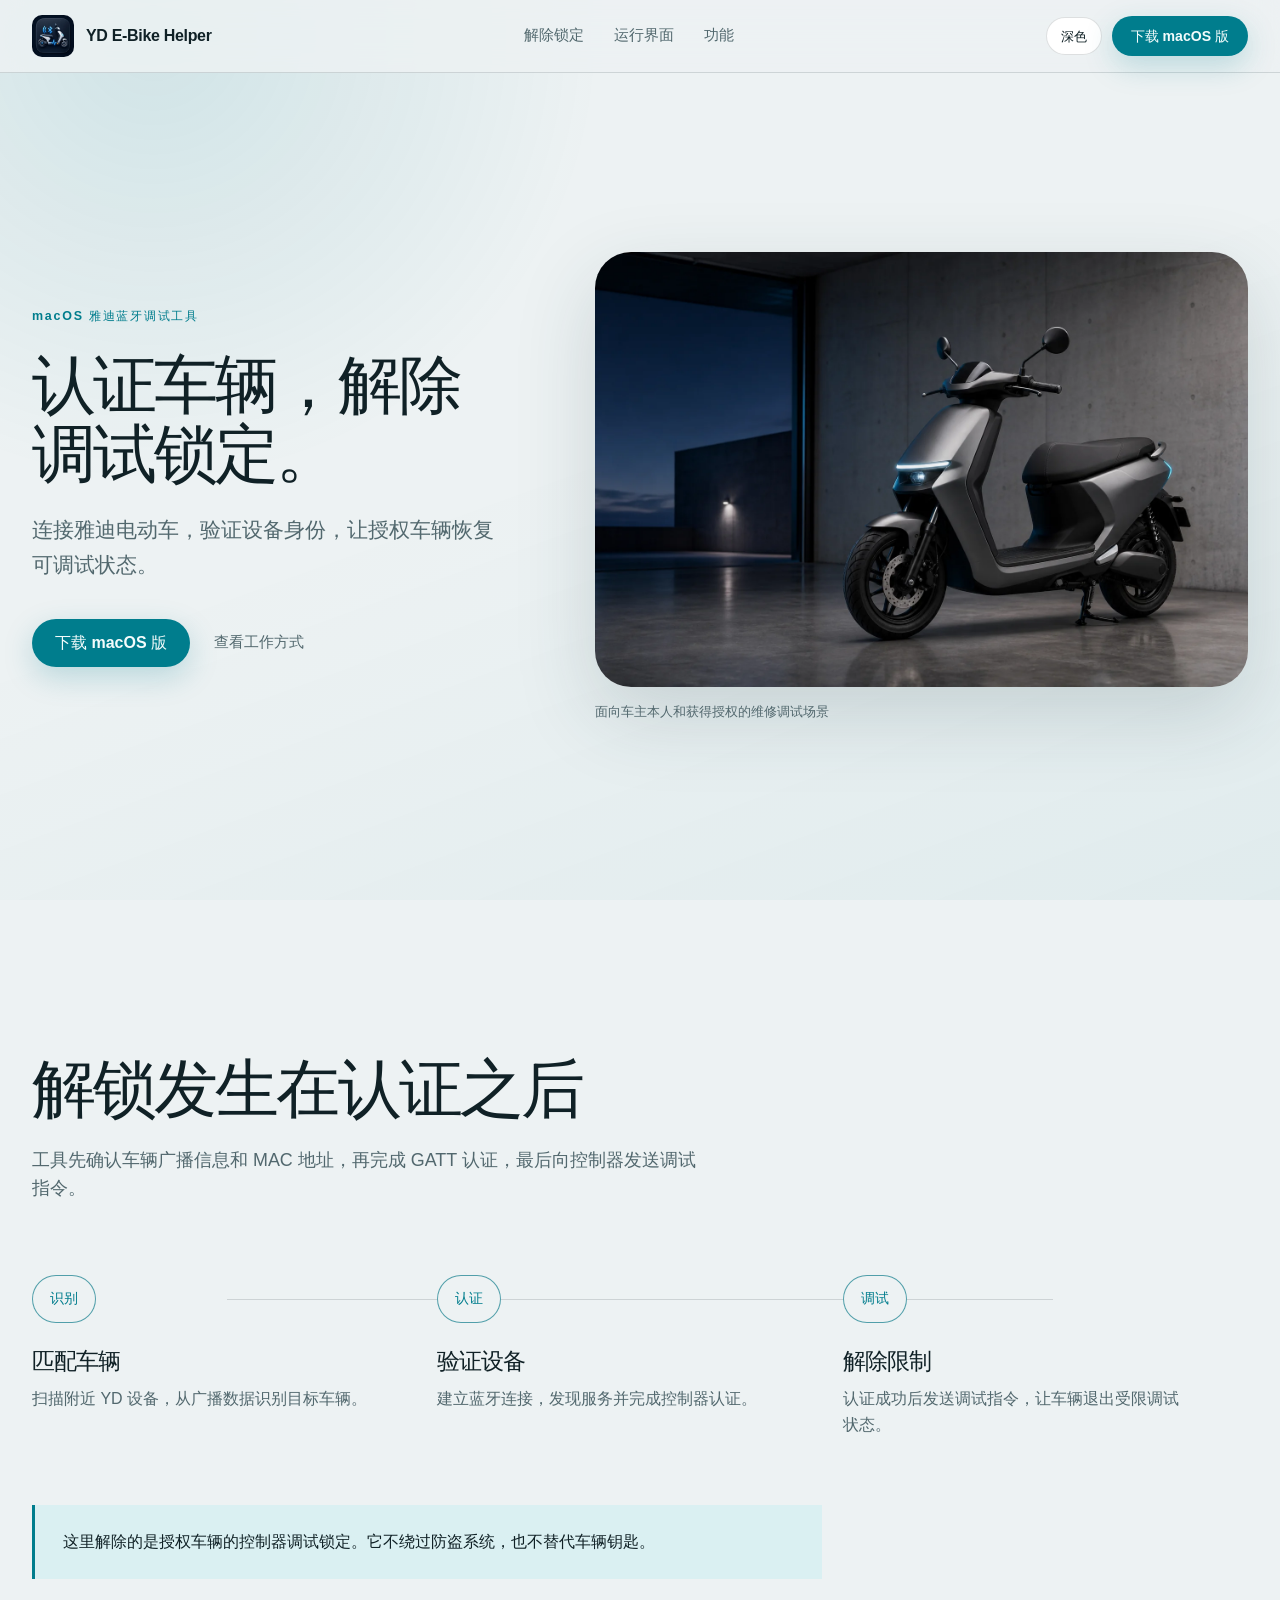
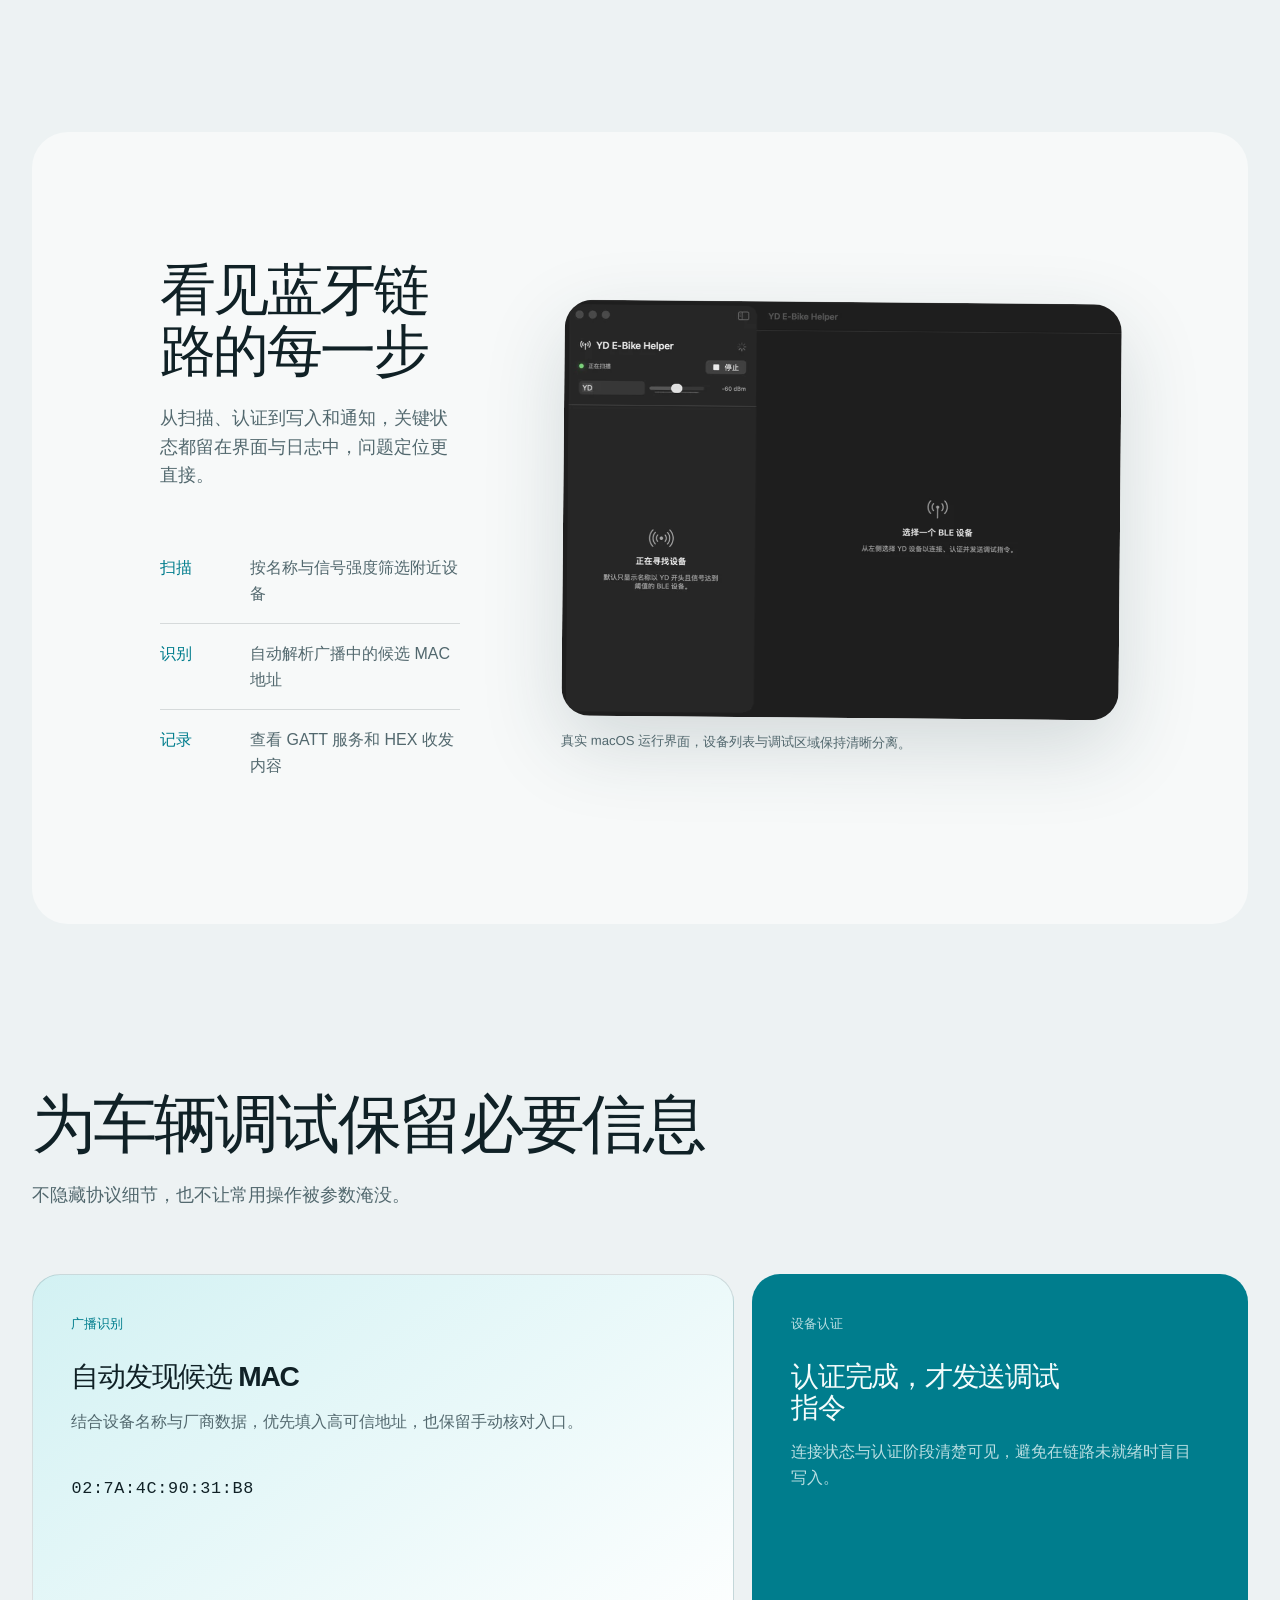
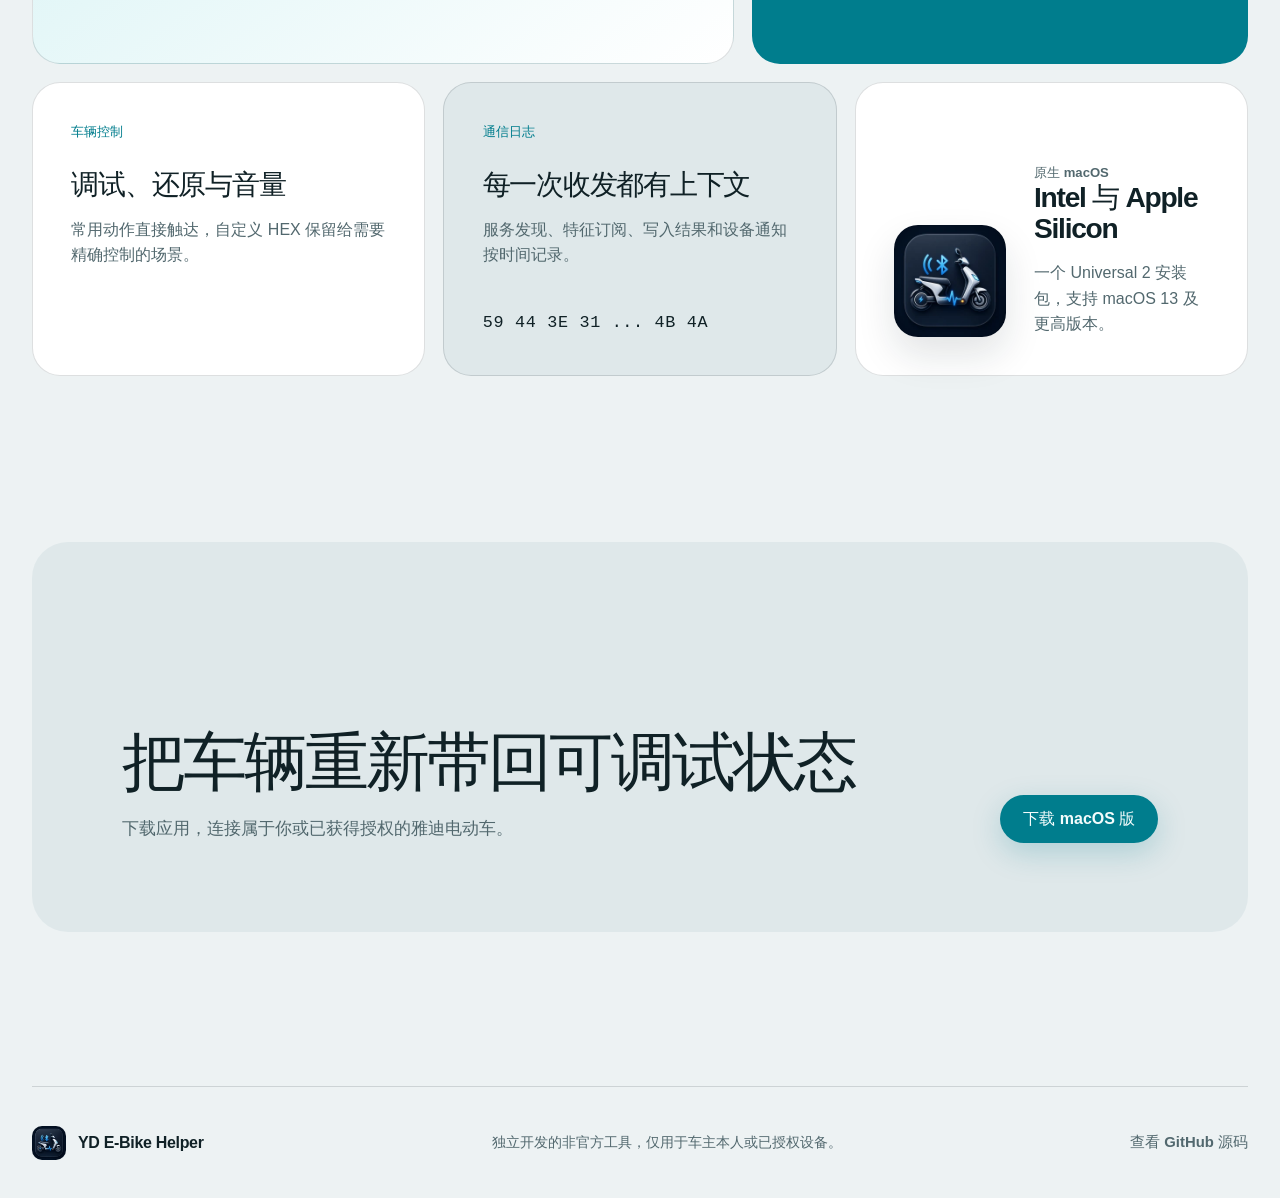
==== docs/index.html @ 02e8c34f "Add GitHub Pages product site" ====
<!doctype html>
<html lang="zh-CN">
<head>
  <meta charset="utf-8">
  <meta name="viewport" content="width=device-width, initial-scale=1">
  <meta name="description" content="YD E-Bike Helper 是一款运行于 macOS 的雅迪电动车 BLE 蓝牙调试工具，支持设备扫描、认证、调试锁定解除、指令发送和通信日志。">
  <meta name="theme-color" content="#0a1215">
  <meta property="og:type" content="website">
  <meta property="og:title" content="YD E-Bike Helper">
  <meta property="og:description" content="连接雅迪电动车，完成设备认证，在授权范围内解除控制器调试锁定。">
  <meta property="og:image" content="https://cbdt-jwt.github.io/yd-ebike-helper/assets/hero-ebike.webp">
  <meta property="og:url" content="https://cbdt-jwt.github.io/yd-ebike-helper/">
  <title>YD E-Bike Helper | 雅迪电动车蓝牙调试工具</title>
  <link rel="icon" href="assets/app-icon.webp" type="image/webp">
  <link rel="preload" href="assets/hero-ebike.webp" as="image" type="image/webp">
  <script>document.documentElement.classList.add("js");</script>
  <link rel="stylesheet" href="styles.css">
  <script type="application/ld+json">
  {
    "@context": "https://schema.org",
    "@type": "SoftwareApplication",
    "name": "YD E-Bike Helper",
    "applicationCategory": "UtilitiesApplication",
    "operatingSystem": "macOS 13 or later",
    "description": "面向雅迪电动车的 macOS BLE 蓝牙调试工具。",
    "downloadUrl": "https://github.com/CBDT-JWT/yd-ebike-helper/releases/latest",
    "softwareVersion": "1.0.0"
  }
  </script>
</head>
<body>
  <a class="skip-link" href="#main">跳到主要内容</a>

  <header class="site-header">
    <nav class="nav-shell" aria-label="主导航">
      <a class="brand" href="#top" aria-label="YD E-Bike Helper 首页">
        <img src="assets/app-icon.webp" width="42" height="42" alt="">
        <span>YD E-Bike Helper</span>
      </a>

      <div class="nav-links">
        <a href="#unlock">解除锁定</a>
        <a href="#interface">运行界面</a>
        <a href="#features">功能</a>
      </div>

      <div class="nav-actions">
        <button class="theme-button" type="button" data-theme-toggle aria-label="切换明暗主题">主题</button>
        <a class="button button-small" href="https://github.com/CBDT-JWT/yd-ebike-helper/releases/latest">下载 macOS 版</a>
      </div>
    </nav>
  </header>

  <main id="main">
    <section class="hero" id="top">
      <div class="hero-copy">
        <p class="eyebrow">macOS 雅迪蓝牙调试工具</p>
        <h1>认证车辆，解除调试锁定。</h1>
        <p class="hero-summary">连接雅迪电动车，验证设备身份，让授权车辆恢复可调试状态。</p>
        <div class="hero-actions">
          <a class="button" href="https://github.com/CBDT-JWT/yd-ebike-helper/releases/latest">下载 macOS 版</a>
          <a class="text-link" href="#unlock">查看工作方式</a>
        </div>
      </div>

      <figure class="hero-visual">
        <img src="assets/hero-ebike.webp" width="1536" height="1024" fetchpriority="high" alt="一辆处于授权诊断环境中的现代电动车">
        <figcaption>面向车主本人和获得授权的维修调试场景</figcaption>
      </figure>
    </section>

    <section class="unlock-section reveal" id="unlock">
      <div class="unlock-intro">
        <h2>解锁发生在认证之后</h2>
        <p>工具先确认车辆广播信息和 MAC 地址，再完成 GATT 认证，最后向控制器发送调试指令。</p>
      </div>

      <ol class="flow-list" aria-label="车辆调试锁定解除流程">
        <li>
          <span class="flow-marker">识别</span>
          <div>
            <h3>匹配车辆</h3>
            <p>扫描附近 YD 设备，从广播数据识别目标车辆。</p>
          </div>
        </li>
        <li>
          <span class="flow-marker">认证</span>
          <div>
            <h3>验证设备</h3>
            <p>建立蓝牙连接，发现服务并完成控制器认证。</p>
          </div>
        </li>
        <li>
          <span class="flow-marker">调试</span>
          <div>
            <h3>解除限制</h3>
            <p>认证成功后发送调试指令，让车辆退出受限调试状态。</p>
          </div>
        </li>
      </ol>

      <p class="boundary-note">这里解除的是授权车辆的控制器调试锁定。它不绕过防盗系统，也不替代车辆钥匙。</p>
    </section>

    <section class="interface-section reveal" id="interface">
      <div class="interface-copy">
        <h2>看见蓝牙链路的每一步</h2>
        <p>从扫描、认证到写入和通知，关键状态都留在界面与日志中，问题定位更直接。</p>

        <dl class="interface-facts">
          <div>
            <dt>扫描</dt>
            <dd>按名称与信号强度筛选附近设备</dd>
          </div>
          <div>
            <dt>识别</dt>
            <dd>自动解析广播中的候选 MAC 地址</dd>
          </div>
          <div>
            <dt>记录</dt>
            <dd>查看 GATT 服务和 HEX 收发内容</dd>
          </div>
        </dl>
      </div>

      <figure class="app-shot">
        <img src="assets/app-scan.webp" width="980" height="732" loading="lazy" alt="YD E-Bike Helper 正在扫描雅迪蓝牙设备的真实运行界面">
        <figcaption>真实 macOS 运行界面，设备列表与调试区域保持清晰分离。</figcaption>
      </figure>
    </section>

    <section class="features-section reveal" id="features">
      <div class="section-heading">
        <h2>为车辆调试保留必要信息</h2>
        <p>不隐藏协议细节，也不让常用操作被参数淹没。</p>
      </div>

      <div class="feature-grid">
        <article class="feature feature-mac">
          <p class="feature-label">广播识别</p>
          <h3>自动发现候选 MAC</h3>
          <p>结合设备名称与厂商数据，优先填入高可信地址，也保留手动核对入口。</p>
          <code aria-label="示例 MAC 地址">02:7A:4C:90:31:B8</code>
        </article>

        <article class="feature feature-auth">
          <p class="feature-label">设备认证</p>
          <h3>认证完成，才发送调试指令</h3>
          <p>连接状态与认证阶段清楚可见，避免在链路未就绪时盲目写入。</p>
        </article>

        <article class="feature">
          <p class="feature-label">车辆控制</p>
          <h3>调试、还原与音量</h3>
          <p>常用动作直接触达，自定义 HEX 保留给需要精确控制的场景。</p>
        </article>

        <article class="feature feature-log">
          <p class="feature-label">通信日志</p>
          <h3>每一次收发都有上下文</h3>
          <p>服务发现、特征订阅、写入结果和设备通知按时间记录。</p>
          <code>59 44 3E 31 ... 4B 4A</code>
        </article>

        <article class="feature feature-platform">
          <img src="assets/app-icon.webp" width="112" height="112" loading="lazy" alt="">
          <div>
            <p class="feature-label">原生 macOS</p>
            <h3>Intel 与 Apple Silicon</h3>
            <p>一个 Universal 2 安装包，支持 macOS 13 及更高版本。</p>
          </div>
        </article>
      </div>
    </section>

    <section class="download-section reveal">
      <div>
        <h2>把车辆重新带回可调试状态</h2>
        <p>下载应用，连接属于你或已获得授权的雅迪电动车。</p>
      </div>
      <a class="button button-light" href="https://github.com/CBDT-JWT/yd-ebike-helper/releases/latest">下载 macOS 版</a>
    </section>
  </main>

  <footer>
    <div class="footer-brand">
      <img src="assets/app-icon.webp" width="34" height="34" loading="lazy" alt="">
      <span>YD E-Bike Helper</span>
    </div>
    <p>独立开发的非官方工具，仅用于车主本人或已授权设备。</p>
    <a href="https://github.com/CBDT-JWT/yd-ebike-helper">查看 GitHub 源码</a>
  </footer>

  <script src="script.js"></script>
</body>
</html>
---- docs/styles.css ----
:root {
  color-scheme: light;
  --page: #edf2f3;
  --page-raised: #f7f9f9;
  --surface: #ffffff;
  --surface-muted: #dfe8ea;
  --ink: #102126;
  --ink-soft: #52686e;
  --line: rgba(16, 33, 38, 0.14);
  --accent: #007d8d;
  --accent-soft: #cbeff1;
  --accent-ink: #f3fcfc;
  --shadow: 0 28px 80px rgba(33, 65, 72, 0.17);
  --radius-card: 28px;
  --radius-media: 36px;
  --radius-control: 999px;
  --content: min(1400px, calc(100vw - 64px));
  font-family: -apple-system, BlinkMacSystemFont, "SF Pro Display", "Helvetica Neue", sans-serif;
  font-synthesis: none;
}

:root[data-theme="dark"] {
  color-scheme: dark;
  --page: #0a1215;
  --page-raised: #0e191c;
  --surface: #132126;
  --surface-muted: #1b2c31;
  --ink: #edf5f6;
  --ink-soft: #9fb1b6;
  --line: rgba(218, 239, 242, 0.14);
  --accent: #65d0d8;
  --accent-soft: #12383e;
  --accent-ink: #07171a;
  --shadow: 0 30px 90px rgba(1, 11, 14, 0.5);
}

@media (prefers-color-scheme: dark) {
  :root:not([data-theme="light"]) {
    color-scheme: dark;
    --page: #0a1215;
    --page-raised: #0e191c;
    --surface: #132126;
    --surface-muted: #1b2c31;
    --ink: #edf5f6;
    --ink-soft: #9fb1b6;
    --line: rgba(218, 239, 242, 0.14);
    --accent: #65d0d8;
    --accent-soft: #12383e;
    --accent-ink: #07171a;
    --shadow: 0 30px 90px rgba(1, 11, 14, 0.5);
  }
}

* {
  box-sizing: border-box;
}

html {
  scroll-behavior: smooth;
}

body {
  margin: 0;
  background: var(--page);
  color: var(--ink);
  font-size: 16px;
  line-height: 1.6;
  text-rendering: optimizeLegibility;
  -webkit-font-smoothing: antialiased;
}

body::before {
  position: fixed;
  inset: 0;
  z-index: -1;
  background:
    radial-gradient(circle at 12% 4%, color-mix(in srgb, var(--accent) 12%, transparent), transparent 28rem),
    linear-gradient(160deg, transparent 48%, color-mix(in srgb, var(--accent) 5%, transparent));
  content: "";
  pointer-events: none;
}

img {
  display: block;
  height: auto;
  max-width: 100%;
}

a {
  color: inherit;
}

button,
a {
  -webkit-tap-highlight-color: transparent;
}

button {
  font: inherit;
}

.skip-link {
  position: fixed;
  top: 12px;
  left: 12px;
  z-index: 10;
  padding: 10px 16px;
  border-radius: var(--radius-control);
  background: var(--ink);
  color: var(--page);
  transform: translateY(-160%);
  transition: transform 180ms ease;
}

.skip-link:focus {
  transform: translateY(0);
}

.site-header {
  position: sticky;
  top: 0;
  z-index: 5;
  border-bottom: 1px solid var(--line);
  background: color-mix(in srgb, var(--page) 86%, transparent);
  backdrop-filter: blur(20px) saturate(135%);
}

.nav-shell {
  width: var(--content);
  height: 72px;
  margin: 0 auto;
  display: grid;
  grid-template-columns: auto 1fr auto;
  align-items: center;
  gap: 32px;
}

.brand,
.footer-brand {
  display: inline-flex;
  align-items: center;
  gap: 12px;
  font-weight: 720;
  letter-spacing: -0.02em;
  text-decoration: none;
  white-space: nowrap;
}

.brand img,
.footer-brand img {
  border-radius: 10px;
}

.nav-links {
  justify-self: center;
  display: flex;
  align-items: center;
  gap: 30px;
}

.nav-links a,
footer a,
.text-link {
  color: var(--ink-soft);
  font-size: 0.93rem;
  font-weight: 620;
  text-decoration: none;
  transition: color 220ms ease;
}

.nav-links a:hover,
footer a:hover,
.text-link:hover {
  color: var(--ink);
}

.nav-actions {
  display: flex;
  align-items: center;
  gap: 10px;
}

.theme-button {
  min-width: 54px;
  min-height: 38px;
  padding: 0 14px;
  border: 1px solid var(--line);
  border-radius: var(--radius-control);
  background: var(--surface);
  color: var(--ink);
  cursor: pointer;
  font-size: 0.82rem;
  font-weight: 680;
  transition: transform 220ms cubic-bezier(0.16, 1, 0.3, 1), border-color 220ms ease;
}

.theme-button:hover {
  border-color: color-mix(in srgb, var(--accent) 55%, var(--line));
  transform: translateY(-2px);
}

.button {
  display: inline-flex;
  min-height: 48px;
  align-items: center;
  justify-content: center;
  padding: 0 22px;
  border: 1px solid transparent;
  border-radius: var(--radius-control);
  background: var(--accent);
  color: var(--accent-ink);
  font-weight: 740;
  line-height: 1;
  text-decoration: none;
  white-space: nowrap;
  box-shadow: 0 10px 30px color-mix(in srgb, var(--accent) 22%, transparent);
  transition: transform 240ms cubic-bezier(0.16, 1, 0.3, 1), box-shadow 240ms ease;
}

.button:hover {
  transform: translateY(-2px);
  box-shadow: 0 14px 36px color-mix(in srgb, var(--accent) 32%, transparent);
}

.button:active,
.theme-button:active {
  transform: translateY(1px) scale(0.99);
}

.button-small {
  min-height: 40px;
  padding-inline: 18px;
  font-size: 0.88rem;
}

.hero {
  width: var(--content);
  min-height: calc(100dvh - 72px);
  margin: 0 auto;
  padding: clamp(48px, 7vw, 80px) 0;
  display: grid;
  grid-template-columns: minmax(0, 0.84fr) minmax(480px, 1.16fr);
  align-items: center;
  gap: clamp(48px, 7vw, 108px);
}

.hero-copy {
  max-width: 650px;
}

.eyebrow {
  margin: 0 0 24px;
  color: var(--accent);
  font-size: 0.78rem;
  font-weight: 780;
  letter-spacing: 0.14em;
}

h1,
h2,
h3,
p {
  text-wrap: pretty;
}

h1,
h2,
h3 {
  margin-top: 0;
  line-height: 1.08;
  letter-spacing: -0.045em;
}

h1 {
  max-width: 720px;
  margin-bottom: 24px;
  font-size: clamp(3.1rem, 5vw, 4.8rem);
  font-weight: 760;
}

.hero-summary {
  max-width: 33rem;
  margin: 0;
  color: var(--ink-soft);
  font-size: clamp(1.08rem, 1.7vw, 1.32rem);
  line-height: 1.65;
}

.hero-actions {
  margin-top: 36px;
  display: flex;
  align-items: center;
  gap: 24px;
}

.hero-visual {
  margin: 0;
}

.hero-visual img {
  width: 100%;
  aspect-ratio: 3 / 2;
  object-fit: cover;
  border-radius: var(--radius-media);
  box-shadow: var(--shadow);
  transition: transform 700ms cubic-bezier(0.16, 1, 0.3, 1);
}

.hero-visual:hover img {
  transform: scale(1.012) rotate(0.2deg);
}

figcaption {
  margin-top: 14px;
  color: var(--ink-soft);
  font-size: 0.82rem;
}

.unlock-section,
.interface-section,
.features-section,
.download-section,
footer {
  width: var(--content);
  margin-inline: auto;
}

.unlock-section {
  padding: clamp(88px, 12vw, 176px) 0;
}

.unlock-intro {
  max-width: 770px;
}

h2 {
  margin-bottom: 22px;
  font-size: clamp(2.5rem, 5vw, 5rem);
  font-weight: 740;
}

.unlock-intro > p,
.interface-copy > p,
.section-heading > p {
  max-width: 42rem;
  margin: 0;
  color: var(--ink-soft);
  font-size: 1.12rem;
}

.flow-list {
  position: relative;
  margin: 72px 0 0;
  padding: 0;
  display: grid;
  grid-template-columns: repeat(3, 1fr);
  list-style: none;
}

.flow-list::before {
  position: absolute;
  top: 24px;
  right: 16%;
  left: 16%;
  height: 1px;
  background: var(--line);
  content: "";
}

.flow-list li {
  position: relative;
  padding-right: clamp(24px, 4vw, 70px);
}

.flow-marker {
  position: relative;
  z-index: 1;
  width: 64px;
  height: 48px;
  margin-bottom: 26px;
  display: grid;
  place-items: center;
  border: 1px solid color-mix(in srgb, var(--accent) 60%, var(--line));
  border-radius: var(--radius-control);
  background: var(--page);
  color: var(--accent);
  font-size: 0.86rem;
  font-weight: 800;
}

.flow-list h3 {
  margin-bottom: 12px;
  font-size: 1.45rem;
}

.flow-list p {
  max-width: 25rem;
  margin: 0;
  color: var(--ink-soft);
}

.boundary-note {
  max-width: 790px;
  margin: 68px 0 0;
  padding: 24px 28px;
  border-left: 3px solid var(--accent);
  background: color-mix(in srgb, var(--accent-soft) 55%, transparent);
  color: var(--ink);
  font-weight: 640;
}

.interface-section {
  padding: clamp(76px, 10vw, 140px);
  display: grid;
  grid-template-columns: minmax(270px, 0.7fr) minmax(480px, 1.3fr);
  align-items: center;
  gap: clamp(52px, 8vw, 120px);
  border-radius: var(--radius-media);
  background: var(--page-raised);
}

.interface-copy h2 {
  font-size: clamp(2.4rem, 4.4vw, 4.4rem);
}

.interface-facts {
  margin: 48px 0 0;
}

.interface-facts div {
  padding: 17px 0;
  display: grid;
  grid-template-columns: 72px 1fr;
  gap: 18px;
  border-bottom: 1px solid var(--line);
}

.interface-facts div:last-child {
  border-bottom: 0;
}

.interface-facts dt {
  color: var(--accent);
  font-weight: 760;
}

.interface-facts dd {
  margin: 0;
  color: var(--ink-soft);
}

.app-shot {
  margin: 0;
  transform: rotate(0.5deg);
}

.app-shot img {
  width: 100%;
  border-radius: var(--radius-card);
  box-shadow: var(--shadow);
}

.features-section {
  padding: clamp(100px, 13vw, 190px) 0;
}

.section-heading {
  max-width: 760px;
  margin-bottom: 64px;
}

.feature-grid {
  display: grid;
  grid-template-columns: repeat(12, 1fr);
  gap: 18px;
}

.feature {
  min-height: 280px;
  padding: clamp(28px, 3vw, 42px);
  grid-column: span 4;
  border: 1px solid var(--line);
  border-radius: var(--radius-card);
  background: var(--surface);
}

.feature h3 {
  max-width: 20ch;
  margin-bottom: 14px;
  font-size: clamp(1.55rem, 2.2vw, 2.15rem);
}

.feature > p:last-of-type,
.feature-platform p {
  max-width: 34rem;
  margin-bottom: 0;
  color: var(--ink-soft);
}

.feature-label {
  margin: 0 0 28px;
  color: var(--accent);
  font-size: 0.82rem;
  font-weight: 780;
  letter-spacing: 0;
}

.feature code {
  display: inline-block;
  margin-top: 42px;
  color: var(--ink);
  font-family: "SFMono-Regular", Consolas, monospace;
  font-size: clamp(0.84rem, 1.5vw, 1.05rem);
  letter-spacing: 0.04em;
}

.feature-mac {
  min-height: 390px;
  grid-column: span 7;
  background:
    linear-gradient(145deg, color-mix(in srgb, var(--accent-soft) 86%, var(--surface)), var(--surface));
}

.feature-auth {
  min-height: 390px;
  grid-column: span 5;
  border-color: transparent;
  background: var(--accent);
  color: var(--accent-ink);
}

.feature-auth .feature-label,
.feature-auth > p:last-child {
  color: color-mix(in srgb, var(--accent-ink) 76%, transparent);
}

.feature-log {
  background: var(--surface-muted);
}

.feature-platform {
  display: flex;
  align-items: flex-end;
  justify-content: space-between;
  gap: 28px;
}

.feature-platform img {
  flex: 0 0 auto;
  border-radius: 24px;
  box-shadow: 0 18px 38px color-mix(in srgb, var(--ink) 12%, transparent);
}

.download-section {
  min-height: 390px;
  margin-bottom: clamp(86px, 12vw, 160px);
  padding: clamp(48px, 7vw, 92px);
  display: grid;
  grid-template-columns: 1fr auto;
  align-items: end;
  gap: 44px;
  border-radius: var(--radius-media);
  background: var(--surface-muted);
  color: var(--ink);
  overflow: hidden;
}

.download-section h2 {
  max-width: 800px;
  margin-bottom: 18px;
  color: var(--ink);
}

.download-section p {
  max-width: 38rem;
  margin: 0;
  color: var(--ink-soft);
  font-size: 1.08rem;
}

.button-light {
  background: var(--accent);
  color: var(--accent-ink);
}

footer {
  min-height: 112px;
  padding: 32px 0;
  display: grid;
  grid-template-columns: auto 1fr auto;
  align-items: center;
  gap: 36px;
  border-top: 1px solid var(--line);
}

footer p {
  justify-self: center;
  margin: 0;
  color: var(--ink-soft);
  font-size: 0.86rem;
  text-align: center;
}

.js .reveal {
  opacity: 0;
  transform: translateY(34px);
}

.js .reveal.is-visible {
  opacity: 1;
  transform: translateY(0);
  transition:
    opacity 700ms cubic-bezier(0.16, 1, 0.3, 1),
    transform 700ms cubic-bezier(0.16, 1, 0.3, 1);
}

@media (max-width: 1050px) {
  :root {
    --content: min(100% - 40px, 960px);
  }

  .nav-links {
    display: none;
  }

  .nav-shell {
    grid-template-columns: 1fr auto;
  }

  .hero {
    min-height: auto;
    grid-template-columns: 1fr;
    gap: 48px;
  }

  .hero-copy {
    padding-top: 32px;
  }

  .hero-visual {
    width: min(100%, 850px);
    justify-self: end;
  }

  .interface-section {
    padding: clamp(38px, 7vw, 72px);
    grid-template-columns: 1fr;
  }

  .interface-copy {
    max-width: 660px;
  }

  .feature {
    grid-column: span 6;
  }

  .feature-mac,
  .feature-auth {
    grid-column: span 6;
  }

  .feature-platform {
    grid-column: 1 / -1;
  }
}

@media (max-width: 767px) {
  :root {
    --content: calc(100% - 32px);
    --radius-card: 22px;
    --radius-media: 26px;
  }

  .site-header {
    position: relative;
  }

  .nav-shell {
    height: 68px;
    gap: 12px;
  }

  .brand span {
    font-size: 0.92rem;
  }

  .brand img {
    width: 36px;
    height: 36px;
  }

  .nav-actions {
    gap: 7px;
  }

  .theme-button {
    min-width: 48px;
    padding-inline: 10px;
  }

  .button-small {
    display: none;
  }

  .hero {
    min-height: calc(100dvh - 68px);
    padding: 28px 0;
    grid-template-columns: 1fr;
    gap: 24px;
  }

  .hero-copy {
    padding-top: 0;
  }

  .eyebrow {
    margin-bottom: 12px;
  }

  h1 {
    font-size: clamp(2.8rem, 13vw, 3.8rem);
  }

  .hero-actions {
    margin-top: 24px;
    align-items: center;
    flex-direction: row;
    gap: 16px;
  }

  .hero-visual img {
    aspect-ratio: 16 / 9;
    object-position: center 58%;
  }

  .hero-visual figcaption {
    display: none;
  }

  .unlock-section {
    padding: 96px 0;
  }

  .flow-list {
    margin-top: 50px;
    grid-template-columns: 1fr;
    gap: 38px;
  }

  .flow-list::before {
    top: 24px;
    bottom: 24px;
    left: 31px;
    width: 1px;
    height: auto;
  }

  .flow-list li {
    padding: 0;
    display: grid;
    grid-template-columns: 64px 1fr;
    gap: 22px;
  }

  .flow-marker {
    margin: 0;
  }

  .boundary-note {
    margin-top: 52px;
    padding: 20px 22px;
  }

  .interface-section {
    width: 100%;
    padding: 72px 16px;
    border-radius: 0;
  }

  .app-shot {
    transform: none;
  }

  .features-section {
    padding: 104px 0;
  }

  .section-heading {
    margin-bottom: 46px;
  }

  .feature-grid {
    grid-template-columns: 1fr;
    gap: 14px;
  }

  .feature,
  .feature-mac,
  .feature-auth,
  .feature-platform {
    min-height: auto;
    padding: 30px;
    grid-column: 1;
  }

  .feature-platform {
    align-items: flex-start;
    flex-direction: column-reverse;
  }

  .feature-platform img {
    width: 86px;
    height: 86px;
  }

  .download-section {
    min-height: 440px;
    padding: 42px 28px;
    grid-template-columns: 1fr;
    align-items: end;
  }

  .download-section .button {
    width: 100%;
  }

  footer {
    padding: 42px 0;
    grid-template-columns: 1fr;
    justify-items: start;
    gap: 20px;
  }

  footer p {
    justify-self: start;
    text-align: left;
  }
}

@media (prefers-reduced-motion: reduce) {
  html {
    scroll-behavior: auto;
  }

  *,
  *::before,
  *::after {
    scroll-behavior: auto !important;
    transition-duration: 0.01ms !important;
    animation-duration: 0.01ms !important;
    animation-iteration-count: 1 !important;
  }

  .js .reveal {
    opacity: 1;
    transform: none;
  }
}

@supports not (backdrop-filter: blur(1px)) {
  .site-header {
    background: var(--page);
  }
}
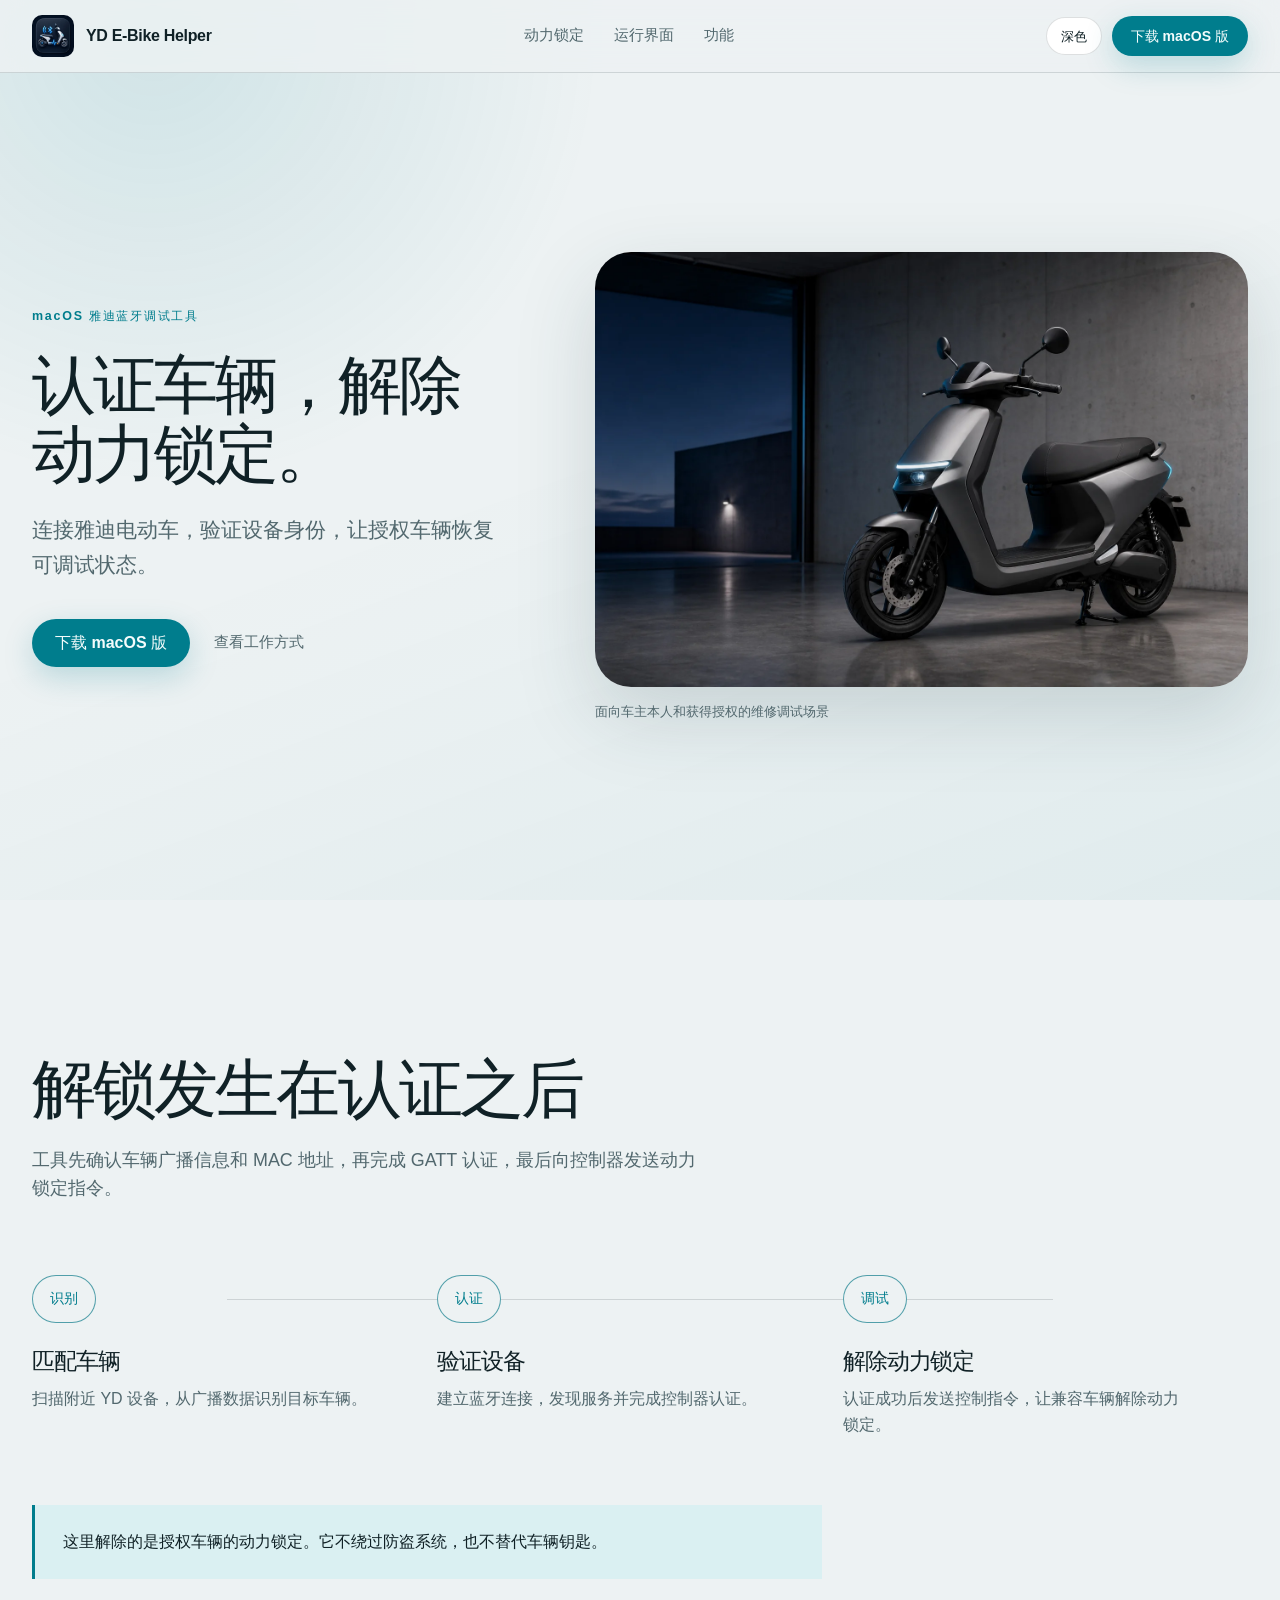
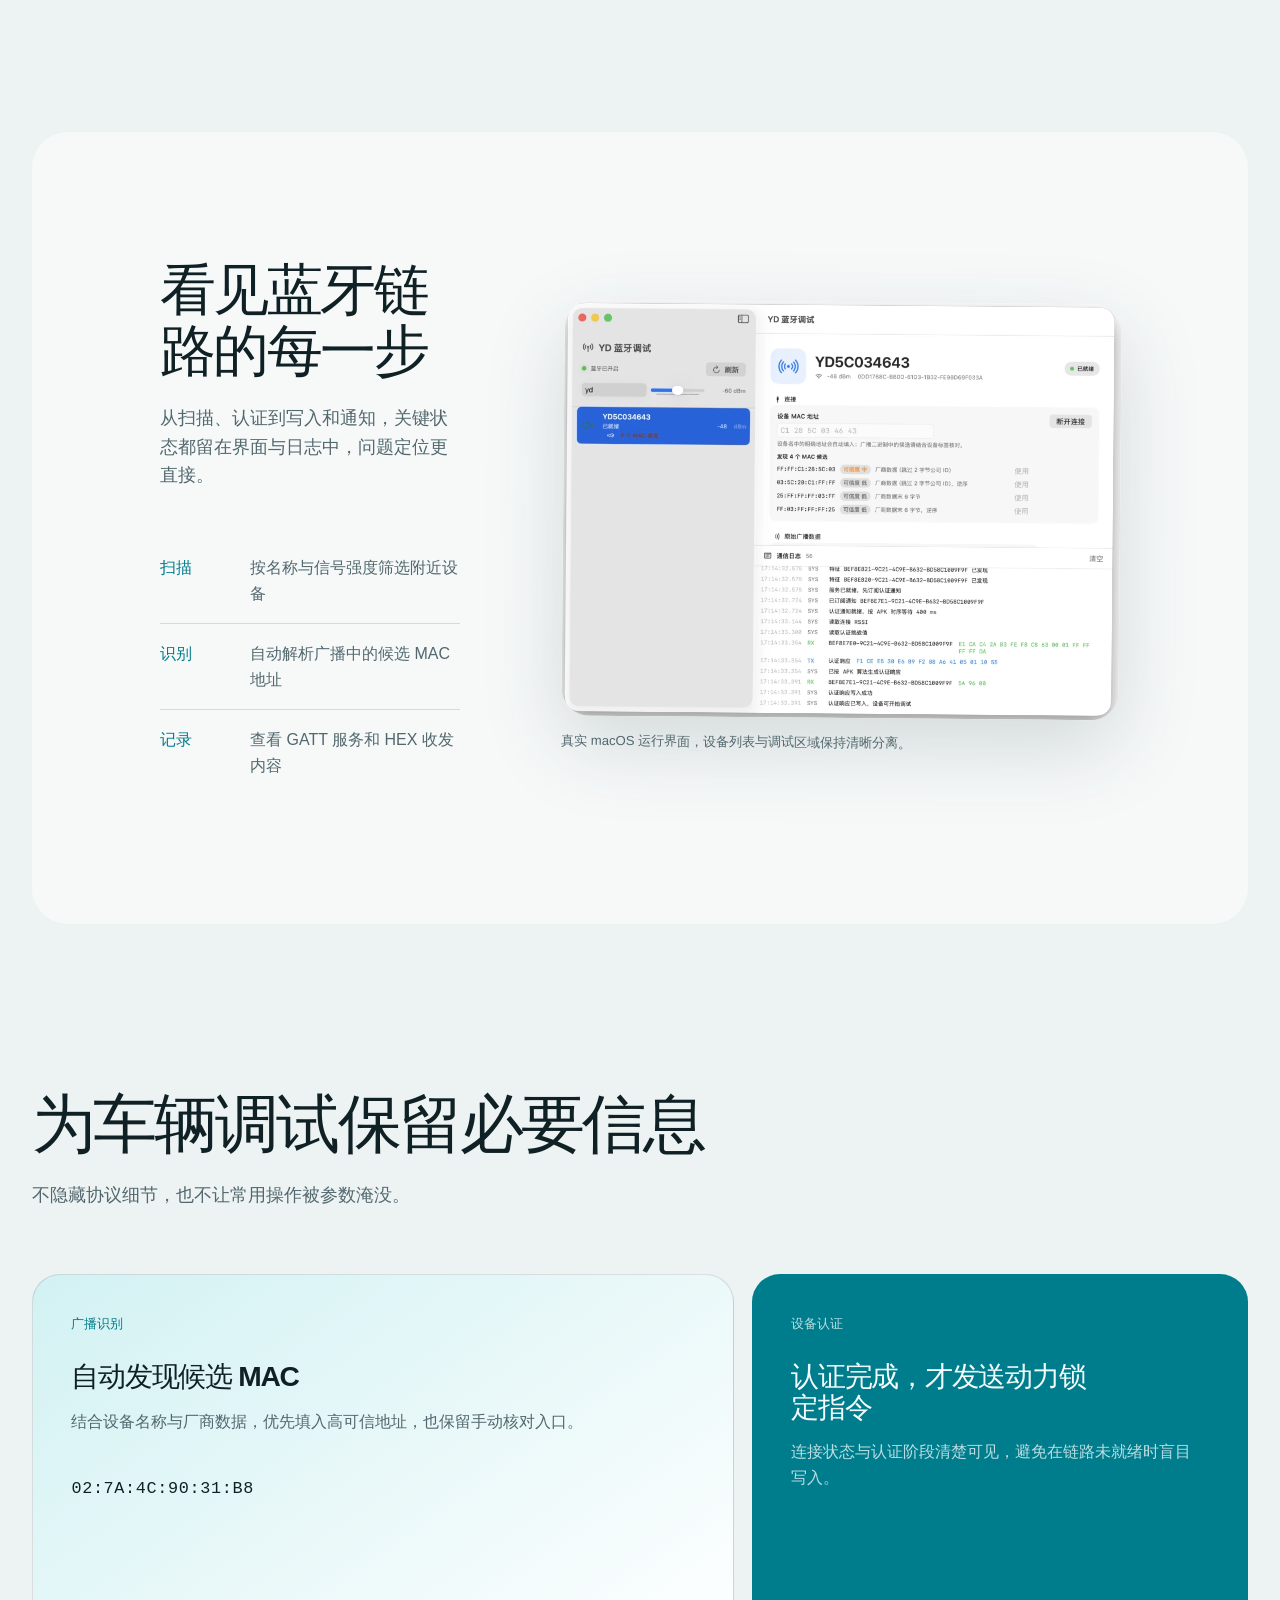
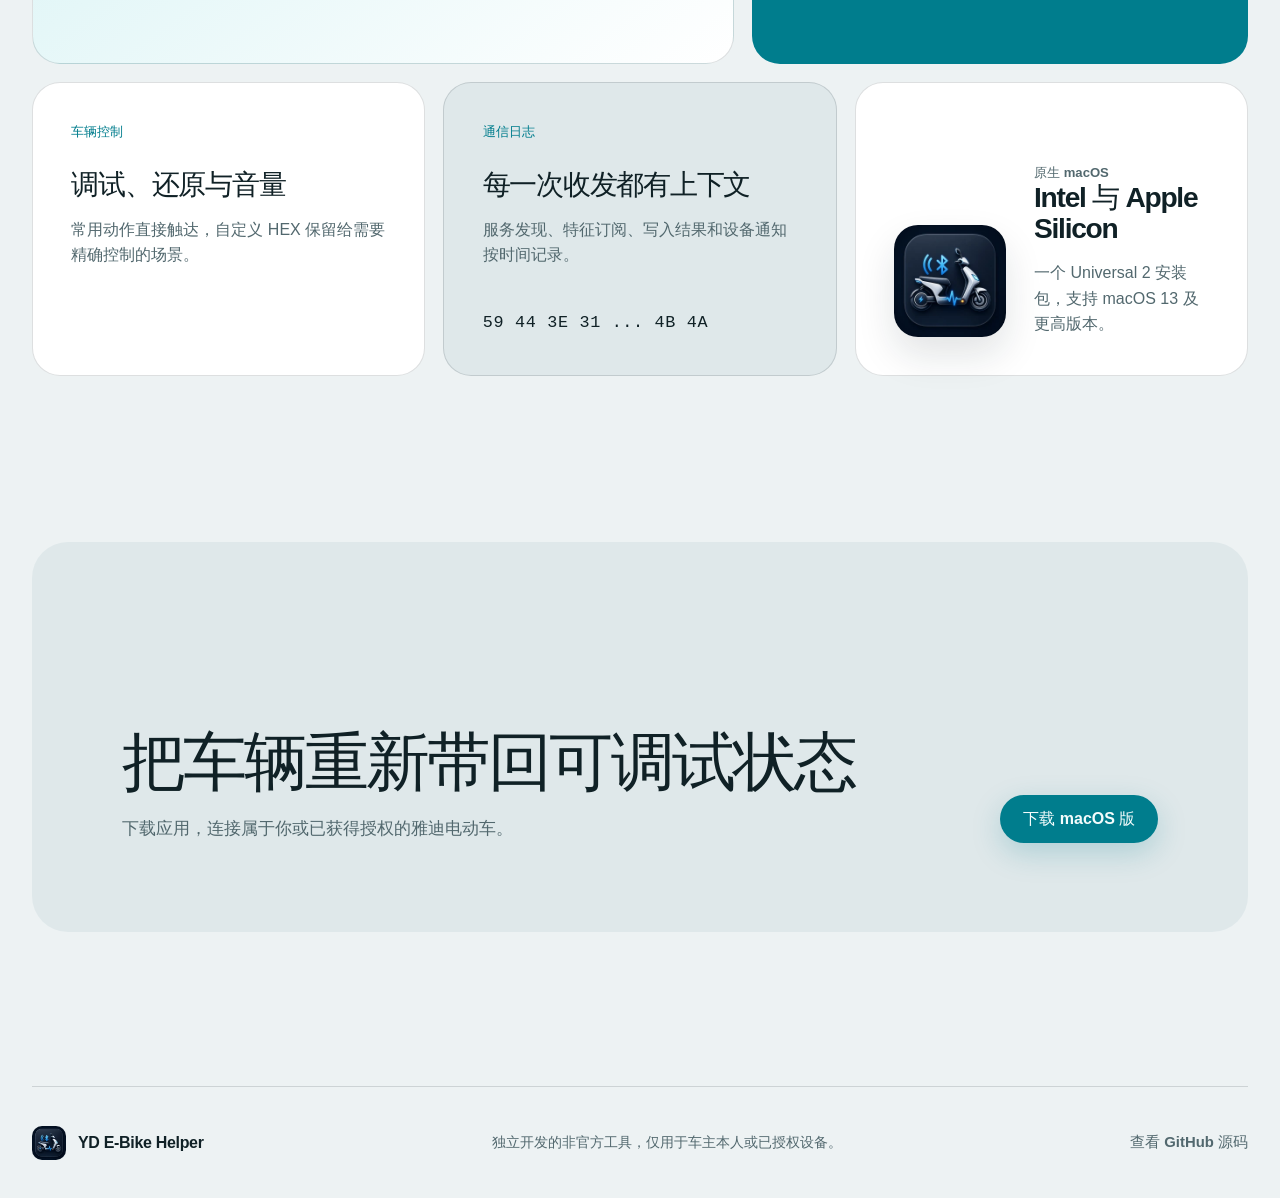
==== commit 52c4d44d: "Add iPhone app and TestFlight packaging" ====
--- a/docs/index.html
+++ b/docs/index.html
@@ -3,11 +3,11 @@
 <head>
   <meta charset="utf-8">
   <meta name="viewport" content="width=device-width, initial-scale=1">
-  <meta name="description" content="YD E-Bike Helper 是一款运行于 macOS 的雅迪电动车 BLE 蓝牙调试工具，支持设备扫描、认证、调试锁定解除、指令发送和通信日志。">
+  <meta name="description" content="YD E-Bike Helper 是一款雅迪电动车 BLE 蓝牙调试工具，支持设备扫描、认证、动力锁定管理、指令发送和通信日志。">
   <meta name="theme-color" content="#0a1215">
   <meta property="og:type" content="website">
   <meta property="og:title" content="YD E-Bike Helper">
-  <meta property="og:description" content="连接雅迪电动车，完成设备认证，在授权范围内解除控制器调试锁定。">
+  <meta property="og:description" content="连接雅迪电动车，完成设备认证，在授权范围内解除车辆动力锁定。">
   <meta property="og:image" content="https://cbdt-jwt.github.io/yd-ebike-helper/assets/hero-ebike.webp">
   <meta property="og:url" content="https://cbdt-jwt.github.io/yd-ebike-helper/">
   <title>YD E-Bike Helper | 雅迪电动车蓝牙调试工具</title>
@@ -39,7 +39,7 @@
       </a>
 
       <div class="nav-links">
-        <a href="#unlock">解除锁定</a>
+        <a href="#unlock">动力锁定</a>
         <a href="#interface">运行界面</a>
         <a href="#features">功能</a>
       </div>
@@ -55,7 +55,7 @@
     <section class="hero" id="top">
       <div class="hero-copy">
         <p class="eyebrow">macOS 雅迪蓝牙调试工具</p>
-        <h1>认证车辆，解除调试锁定。</h1>
+        <h1>认证车辆，解除动力锁定。</h1>
         <p class="hero-summary">连接雅迪电动车，验证设备身份，让授权车辆恢复可调试状态。</p>
         <div class="hero-actions">
           <a class="button" href="https://github.com/CBDT-JWT/yd-ebike-helper/releases/latest">下载 macOS 版</a>
@@ -72,10 +72,10 @@
     <section class="unlock-section reveal" id="unlock">
       <div class="unlock-intro">
         <h2>解锁发生在认证之后</h2>
-        <p>工具先确认车辆广播信息和 MAC 地址，再完成 GATT 认证，最后向控制器发送调试指令。</p>
+        <p>工具先确认车辆广播信息和 MAC 地址，再完成 GATT 认证，最后向控制器发送动力锁定指令。</p>
       </div>
 
-      <ol class="flow-list" aria-label="车辆调试锁定解除流程">
+      <ol class="flow-list" aria-label="车辆动力锁定解除流程">
         <li>
           <span class="flow-marker">识别</span>
           <div>
@@ -93,13 +93,13 @@
         <li>
           <span class="flow-marker">调试</span>
           <div>
-            <h3>解除限制</h3>
-            <p>认证成功后发送调试指令，让车辆退出受限调试状态。</p>
+            <h3>解除动力锁定</h3>
+            <p>认证成功后发送控制指令，让兼容车辆解除动力锁定。</p>
           </div>
         </li>
       </ol>
 
-      <p class="boundary-note">这里解除的是授权车辆的控制器调试锁定。它不绕过防盗系统，也不替代车辆钥匙。</p>
+      <p class="boundary-note">这里解除的是授权车辆的动力锁定。它不绕过防盗系统，也不替代车辆钥匙。</p>
     </section>
 
     <section class="interface-section reveal" id="interface">
@@ -145,7 +145,7 @@
 
         <article class="feature feature-auth">
           <p class="feature-label">设备认证</p>
-          <h3>认证完成，才发送调试指令</h3>
+          <h3>认证完成，才发送动力锁定指令</h3>
           <p>连接状态与认证阶段清楚可见，避免在链路未就绪时盲目写入。</p>
         </article>
 
--- a/docs/styles.css
+++ b/docs/styles.css
@@ -59,6 +59,10 @@
   scroll-behavior: smooth;
 }
 
+section[id] {
+  scroll-margin-top: 72px;
+}
+
 body {
   margin: 0;
   background: var(--page);
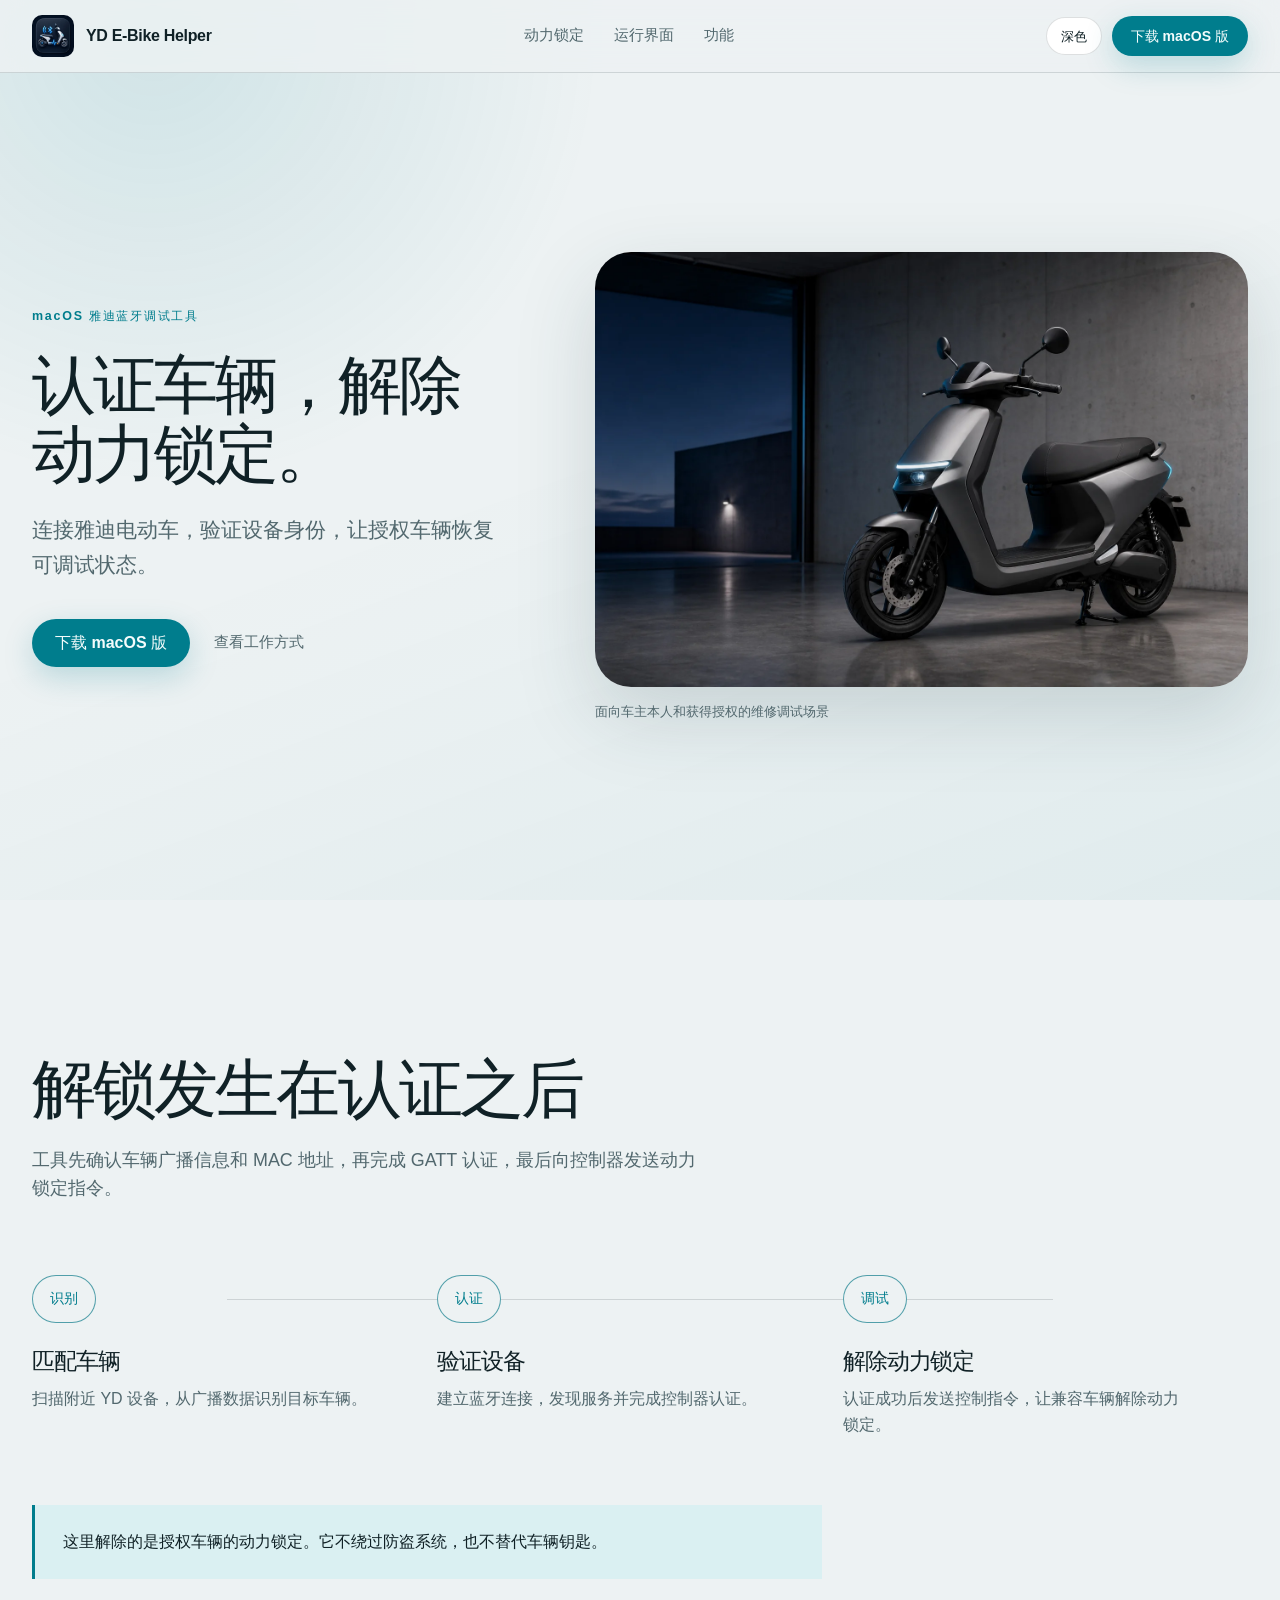
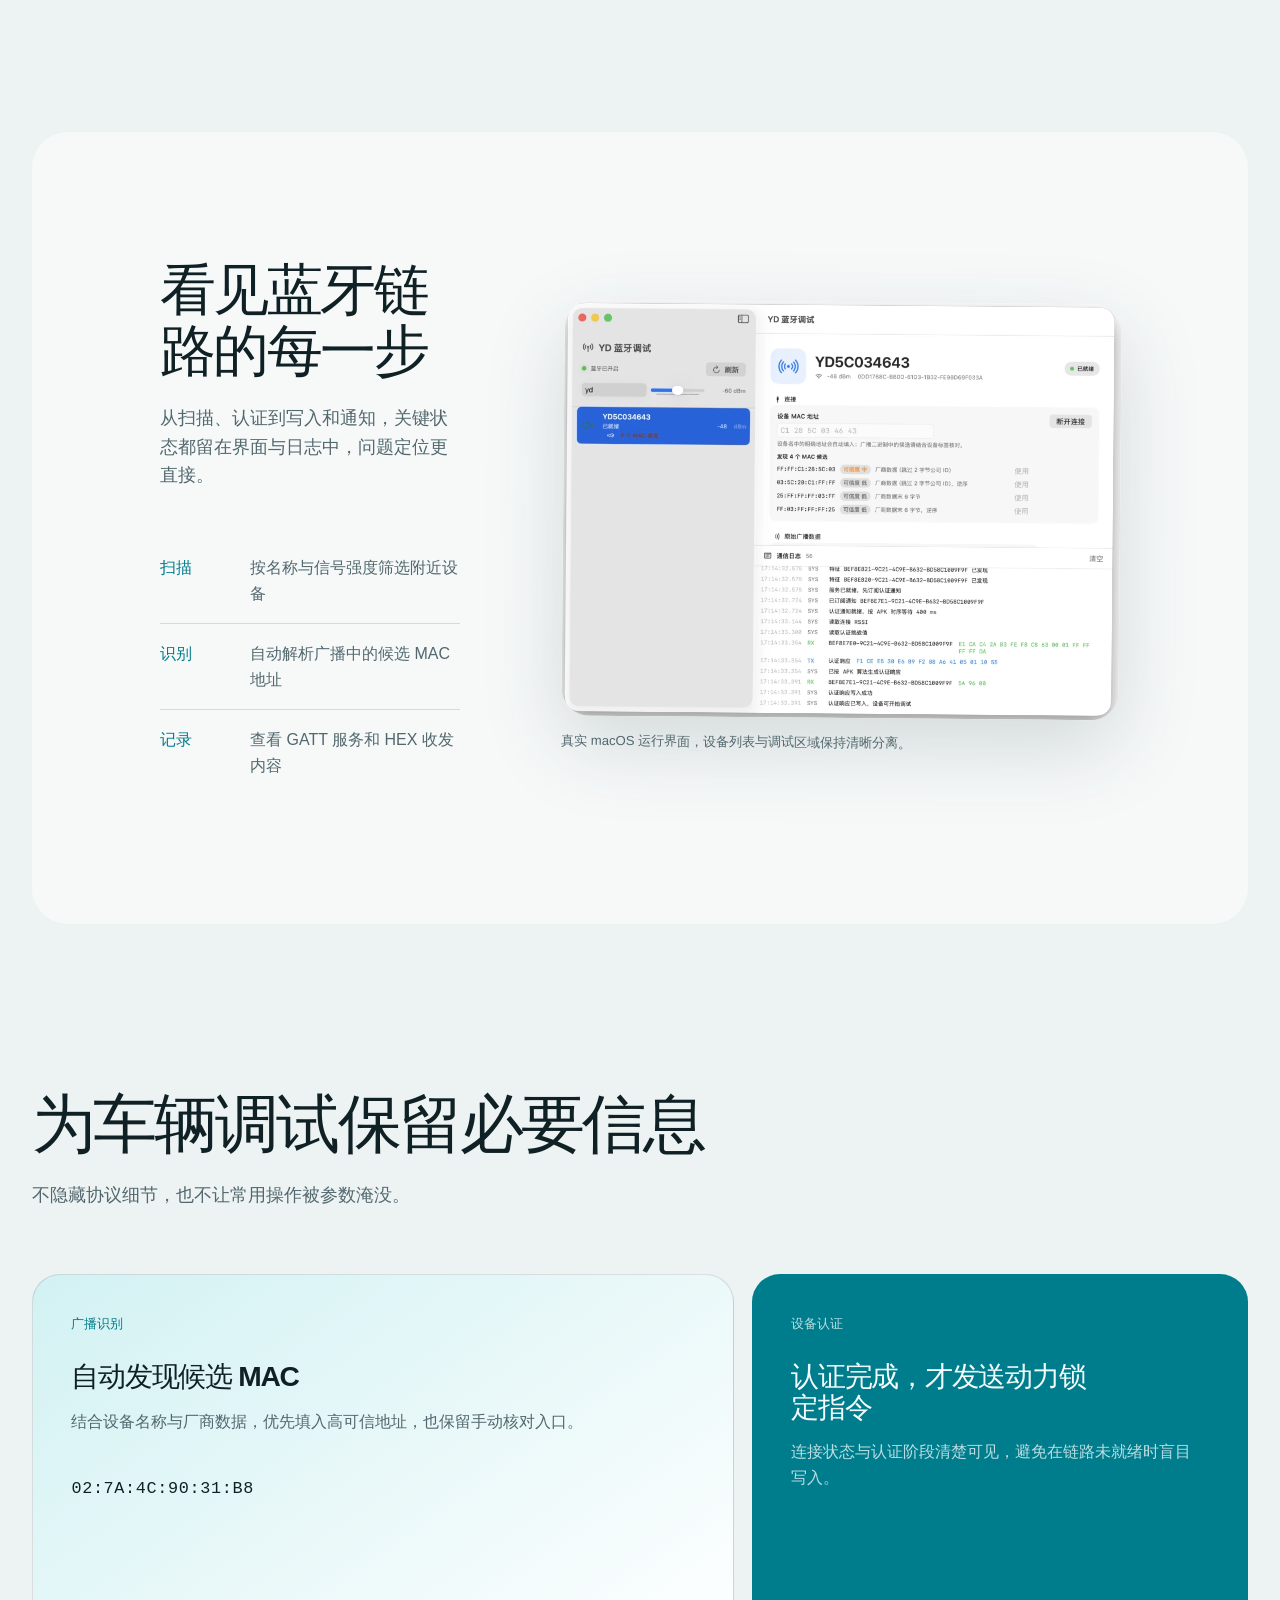
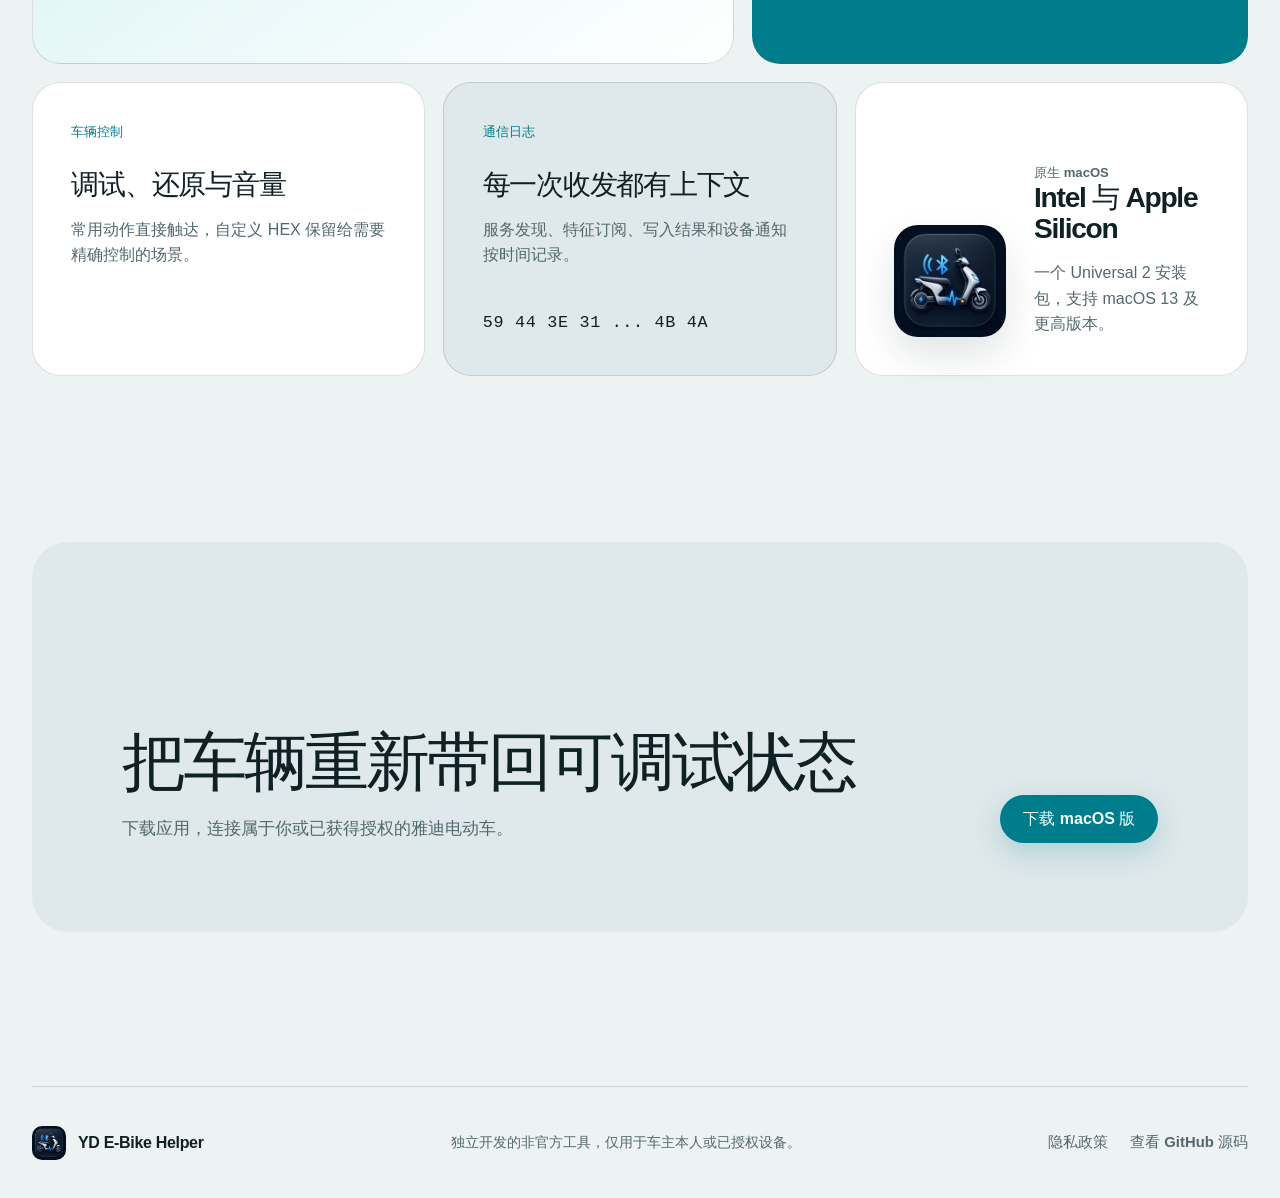
==== commit 9b1e1573: "Add App Store privacy policy" ====
--- a/docs/index.html
+++ b/docs/index.html
@@ -188,7 +188,10 @@
       <span>YD E-Bike Helper</span>
     </div>
     <p>独立开发的非官方工具，仅用于车主本人或已授权设备。</p>
-    <a href="https://github.com/CBDT-JWT/yd-ebike-helper">查看 GitHub 源码</a>
+    <div class="footer-links">
+      <a href="privacy.html">隐私政策</a>
+      <a href="https://github.com/CBDT-JWT/yd-ebike-helper">查看 GitHub 源码</a>
+    </div>
   </footer>
 
   <script src="script.js"></script>
--- a/docs/styles.css
+++ b/docs/styles.css
@@ -867,3 +867,82 @@
     background: var(--page);
   }
 }
+
+.footer-links {
+  display: flex;
+  gap: 22px;
+  align-items: center;
+}
+
+.legal-page {
+  min-height: 100vh;
+  background: var(--page);
+}
+
+.legal-header {
+  width: min(1120px, calc(100% - 40px));
+  margin: 0 auto;
+  padding: 26px 0;
+  display: flex;
+  align-items: center;
+  justify-content: space-between;
+  border-bottom: 1px solid var(--line);
+}
+
+.legal-shell {
+  width: min(760px, calc(100% - 40px));
+  margin: 0 auto;
+  padding: 104px 0 120px;
+}
+
+.legal-shell > h1 {
+  margin: 10px 0 12px;
+  font-size: clamp(3.2rem, 8vw, 6.2rem);
+  line-height: 0.95;
+  letter-spacing: -0.06em;
+}
+
+.legal-updated {
+  margin: 0 0 76px;
+  color: var(--muted);
+}
+
+.legal-shell section {
+  padding: 30px 0;
+  border-top: 1px solid var(--line);
+}
+
+.legal-shell section h2 {
+  margin: 0 0 14px;
+  font-size: 1.2rem;
+}
+
+.legal-shell section p,
+.legal-note {
+  margin: 0;
+  color: var(--muted);
+  font-size: 1rem;
+  line-height: 1.9;
+}
+
+.legal-shell a {
+  color: inherit;
+  text-underline-offset: 4px;
+}
+
+.legal-note {
+  margin-top: 48px;
+  padding: 20px 22px;
+  border: 1px solid var(--line);
+  border-radius: 16px;
+}
+
+@media (max-width: 680px) {
+  .legal-shell {
+    padding: 72px 0 92px;
+  }
+
+  .legal-updated {
+    margin-bottom: 52px;
+  }
+}
